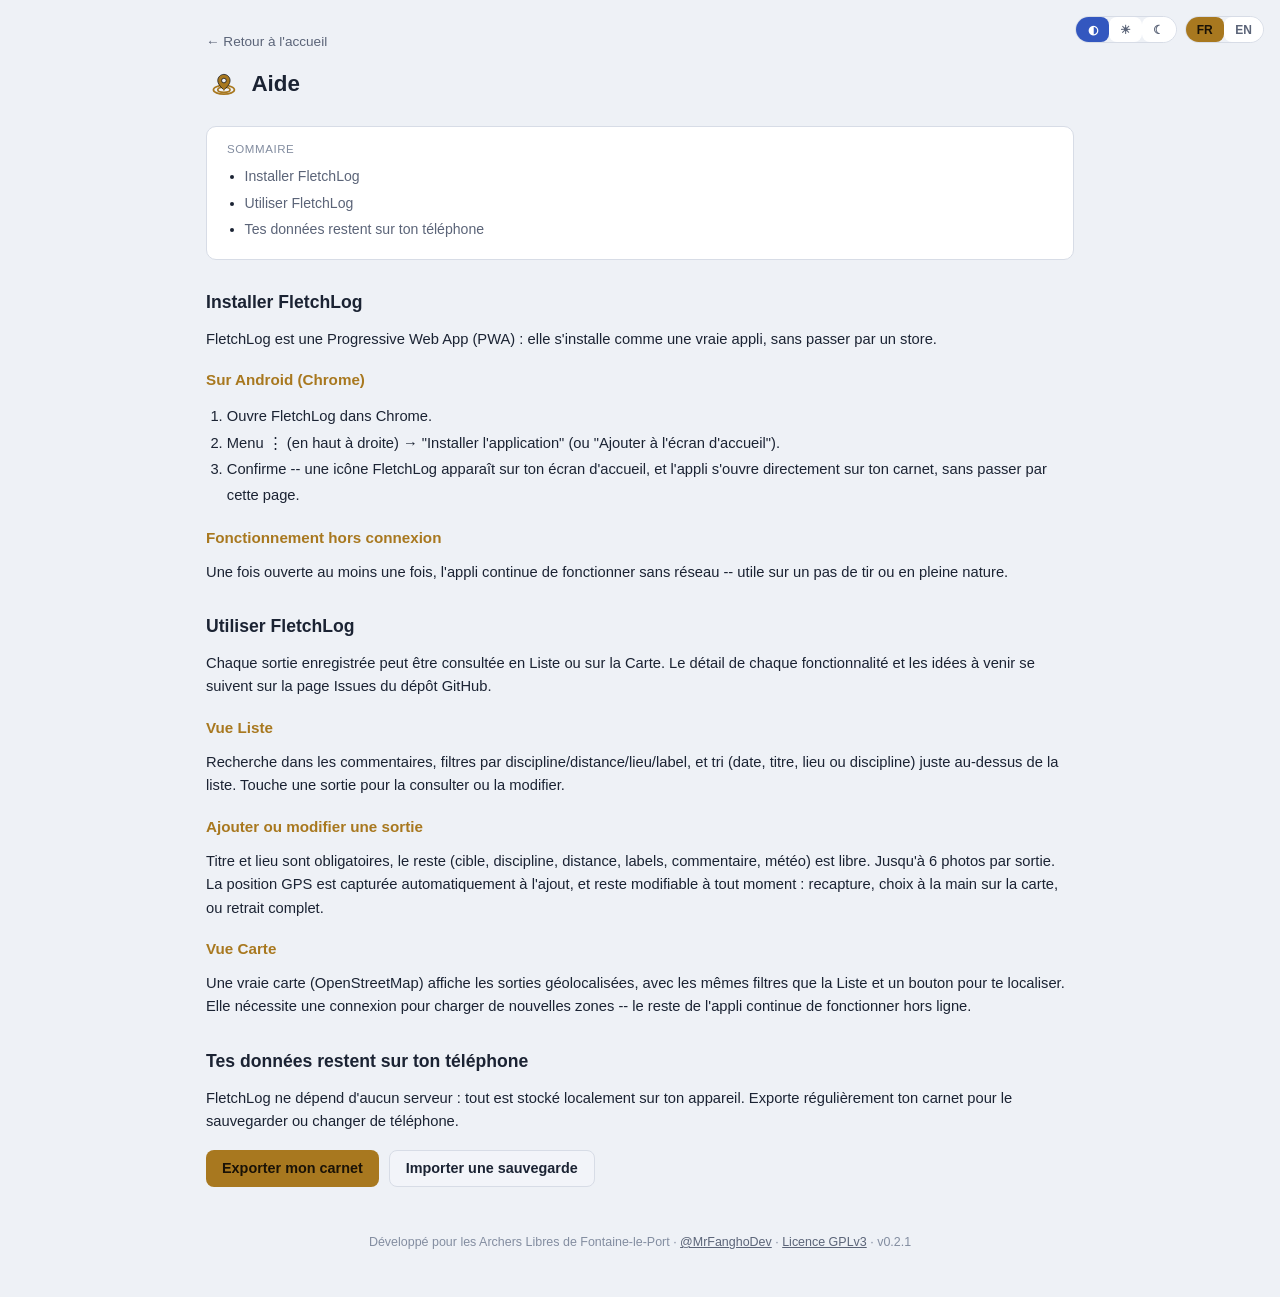
==== aide.html @ 074c5d0d "docs: page Aide -- section "Utiliser FletchLog" à jour Décrivait encore l'appli comme "en tout début" ====
<!DOCTYPE html>
<html lang="fr">
<head>
<meta charset="UTF-8">
<meta name="viewport" content="width=device-width, initial-scale=1.0">
<title>FletchLog</title>
<link rel="icon" href="icon.svg" type="image/svg+xml">
<link rel="manifest" href="manifest.json">
<meta name="theme-color" content="#0f1216">
<link rel="stylesheet" href="theme.css">
<style>
  /* Page Aide (issue #8) -- même patron que fletchtime/web/manual.html
     (sommaire, sections numérotées), construit sur theme.css. */
  .titre-lien { display: flex; align-items: center; gap: 0.6rem; text-decoration: none; color: inherit; }

  nav.toc {
    margin-top: 1.5rem; background: var(--surface); border: 1px solid var(--border);
    border-radius: 10px; padding: 1rem 1.25rem;
  }
  nav.toc div { font-size: 0.72rem; text-transform: uppercase; letter-spacing: 0.05em; color: var(--text-faint); margin-bottom: 0.5rem; }
  nav.toc ul { margin: 0; padding-left: 1.1rem; font-size: 0.88rem; line-height: 1.9; }
  nav.toc a { color: var(--text-muted); text-decoration: none; }
  nav.toc a:hover { color: var(--gold); }

  article.aide-section { margin-top: 2rem; }
  article.aide-section h2 { font-size: 1.1rem; margin-bottom: 0.5rem; }
  article.aide-section h3 { font-size: 0.95rem; margin: 1.25rem 0 0.4rem; color: var(--gold); }
  article.aide-section p { line-height: 1.6; font-size: 0.92rem; color: var(--text); }

  .sauvegarde-actions { display: flex; gap: 10px; flex-wrap: wrap; margin-top: 1rem; }
  .bouton-secondaire {
    font-family: var(--font-ui); font-size: 0.9rem; font-weight: 600; cursor: pointer;
    padding: 0.6rem 1rem; border-radius: 8px; background: var(--surface-2); color: var(--text);
    border: 1px solid var(--border);
  }
  .sauvegarde-statut { font-size: 0.85rem; color: var(--text-muted); margin-top: 0.6rem; }
  .sauvegarde-statut.erreur { color: var(--red); }
  article.aide-section ol { line-height: 1.8; font-size: 0.92rem; padding-left: 1.3rem; }

  footer { margin-top: 3rem; color: var(--text-faint); font-size: 0.78rem; text-align: center; }
  footer a { color: var(--text-muted); }
</style>
</head>
<body>

  <div class="top-controls">
    <div class="theme-toggle">
      <button class="theme-btn" data-theme="system" onclick="setTheme('system')" data-i18n-aria-label="themeSystemLabel" aria-label="Thème système">◐</button>
      <button class="theme-btn" data-theme="light" onclick="setTheme('light')" data-i18n-aria-label="themeLightLabel" aria-label="Thème clair">☀</button>
      <button class="theme-btn" data-theme="dark" onclick="setTheme('dark')" data-i18n-aria-label="themeDarkLabel" aria-label="Thème sombre">☾</button>
    </div>
    <div class="lang-toggle">
      <button class="lang-btn" id="lang-fr-btn" onclick="setLanguage('fr')">FR</button>
      <button class="lang-btn" id="lang-en-btn" onclick="setLanguage('en')">EN</button>
    </div>
  </div>

  <div class="page">
    <a class="back" href="index.html" data-i18n="aideBack">← Retour à l'accueil</a>
    <h1>
      <a class="titre-lien" href="index.html">
        <svg width="1.6em" height="1.6em" viewBox="0 0 24 24"><ellipse cx="12" cy="15.94" rx="7.03" ry="2.91" fill="none" stroke="var(--gold)" stroke-width="1.125"/><ellipse cx="12" cy="15.94" rx="4.125" ry="1.6875" fill="none" stroke="var(--gold)" stroke-width="1.125"/><g transform="translate(5.8125,4.59375) scale(0.515625)"><path d="M12 2C7.6 2 4 5.6 4 10c0 6 8 12 8 12s8-6 8-12c0-4.4-3.6-8-8-8Zm0 11a3 3 0 1 1 0-6 3 3 0 0 1 0 6Z" fill="var(--gold)" stroke="#0f1216" stroke-width="1"/></g><circle cx="12" cy="15.94" r="0.5625" fill="var(--gold)"/></svg>
        <span data-i18n="aideTitle">Aide</span>
      </a>
    </h1>

    <nav class="toc">
      <div data-i18n="aideTocLabel">Sommaire</div>
      <ul>
        <li><a href="#s1" data-i18n="aideS1Title">Installer FletchLog</a></li>
        <li><a href="#s2" data-i18n="aideS2Title">Utiliser FletchLog</a></li>
        <li><a href="#s3" data-i18n="aideS3Title">Tes données restent sur ton téléphone</a></li>
      </ul>
    </nav>

    <article class="aide-section" id="s1">
      <h2 data-i18n="aideS1Title">Installer FletchLog</h2>
      <p data-i18n="aideS1Text">FletchLog est une Progressive Web App (PWA) : elle s'installe comme une vraie appli, sans passer par un store.</p>

      <h3 data-i18n="aideS1AndroidTitle">Sur Android (Chrome)</h3>
      <ol>
        <li data-i18n="aideS1AndroidLi1">Ouvre FletchLog dans Chrome.</li>
        <li data-i18n="aideS1AndroidLi2">Menu ⋮ (en haut à droite) → "Installer l'application" (ou "Ajouter à l'écran d'accueil").</li>
        <li data-i18n="aideS1AndroidLi3">Confirme -- une icône FletchLog apparaît sur ton écran d'accueil, et l'appli s'ouvre directement sur ton carnet, sans passer par cette page.</li>
      </ol>

      <h3 data-i18n="aideS1OfflineTitle">Fonctionnement hors connexion</h3>
      <p data-i18n="aideS1OfflineText">Une fois ouverte au moins une fois, l'appli continue de fonctionner sans réseau -- utile sur un pas de tir ou en pleine nature.</p>
    </article>

    <article class="aide-section" id="s2">
      <h2 data-i18n="aideS2Title">Utiliser FletchLog</h2>
      <p data-i18n="aideS2Text">Chaque sortie enregistrée peut être consultée en Liste ou sur la Carte. Le détail de chaque fonctionnalité et les idées à venir se suivent sur la page Issues du dépôt GitHub.</p>

      <h3 data-i18n="aideS2ListeTitle">Vue Liste</h3>
      <p data-i18n="aideS2ListeText">Recherche dans les commentaires, filtres par discipline/distance/lieu/label, et tri (date, titre, lieu ou discipline) juste au-dessus de la liste. Touche une sortie pour la consulter ou la modifier.</p>

      <h3 data-i18n="aideS2AjoutTitle">Ajouter ou modifier une sortie</h3>
      <p data-i18n="aideS2AjoutText">Titre et lieu sont obligatoires, le reste (cible, discipline, distance, labels, commentaire, météo) est libre. Jusqu'à 6 photos par sortie. La position GPS est capturée automatiquement à l'ajout, et reste modifiable à tout moment : recapture, choix à la main sur la carte, ou retrait complet.</p>

      <h3 data-i18n="aideS2CarteTitle">Vue Carte</h3>
      <p data-i18n="aideS2CarteText">Une vraie carte (OpenStreetMap) affiche les sorties géolocalisées, avec les mêmes filtres que la Liste et un bouton pour te localiser. Elle nécessite une connexion pour charger de nouvelles zones -- le reste de l'appli continue de fonctionner hors ligne.</p>
    </article>

    <article class="aide-section" id="s3">
      <h2 data-i18n="aideS3Title">Tes données restent sur ton téléphone</h2>
      <p data-i18n="aideS3Text">FletchLog ne dépend d'aucun serveur : tout est stocké localement sur ton appareil. Exporte régulièrement ton carnet pour le sauvegarder ou changer de téléphone.</p>
      <div class="sauvegarde-actions">
        <button type="button" class="btn-primary" id="bouton-export" data-i18n="exportBouton">Exporter mon carnet</button>
        <label class="bouton-secondaire" for="champ-import" data-i18n="importBouton">Importer une sauvegarde</label>
        <input type="file" id="champ-import" accept=".zip,application/zip" hidden>
      </div>
      <p class="sauvegarde-statut" id="sauvegarde-statut" hidden></p>
    </article>

    <footer>
      <span data-i18n="siteFooterCredit">Développé pour les Archers Libres de Fontaine-le-Port ·</span>
      <a href="https://github.com/MrFanghoDev" target="_blank" rel="noopener">@MrFanghoDev</a>
      · <a href="https://github.com/MrFanghoDev/fletchlog/blob/master/LICENSE" data-i18n="siteFooterLicense" target="_blank" rel="noopener">Licence GPLv3</a>
      · <span id="footer-version"></span>
    </footer>
  </div>

<script src="i18n.js"></script>
<script src="theme.js"></script>
<script src="sw-register.js"></script>
<script src="version.js"></script>
<script src="jszip.min.js"></script>
<script src="storage.js"></script>
<script src="export-import.js"></script>
<script>
  let currentLanguage = localStorage.getItem("fletchlog_lang") || "fr";

  function applyTranslations() {
    document.querySelectorAll("[data-i18n]").forEach((el) => {
      el.textContent = t(currentLanguage, el.getAttribute("data-i18n"));
    });
    document.querySelectorAll("[data-i18n-aria-label]").forEach((el) => {
      el.setAttribute("aria-label", t(currentLanguage, el.getAttribute("data-i18n-aria-label")));
    });
    document.getElementById("lang-fr-btn").classList.toggle("active", currentLanguage === "fr");
    document.getElementById("lang-en-btn").classList.toggle("active", currentLanguage === "en");
    document.documentElement.lang = currentLanguage;
  }

  function setLanguage(lang) {
    currentLanguage = lang;
    localStorage.setItem("fletchlog_lang", lang);
    applyTranslations();
  }

  applyTranslations();
  document.getElementById("footer-version").textContent = FLETCHLOG_VERSION;

  function afficherStatutSauvegarde(cle, valeurs, estErreur) {
    const statut = document.getElementById("sauvegarde-statut");
    statut.textContent = valeurs ? tf(currentLanguage, cle, valeurs) : t(currentLanguage, cle);
    statut.classList.toggle("erreur", !!estErreur);
    statut.hidden = false;
  }

  document.getElementById("bouton-export").addEventListener("click", () => {
    const bouton = document.getElementById("bouton-export");
    bouton.disabled = true;
    afficherStatutSauvegarde("exportEnCours");
    exporterSauvegarde()
      .then((blob) => livrerExport(blob))
      .then(() => {
        document.getElementById("sauvegarde-statut").hidden = true;
      })
      .catch((erreur) => {
        console.warn("Échec de l'export :", erreur);
        afficherStatutSauvegarde("exportErreur", null, true);
      })
      .finally(() => {
        bouton.disabled = false;
      });
  });

  document.getElementById("champ-import").addEventListener("change", (evenement) => {
    const fichier = evenement.target.files[0];
    if (!fichier) return;
    afficherStatutSauvegarde("importEnCours");
    importerSauvegarde(fichier)
      .then(({ importees, ignorees }) => {
        afficherStatutSauvegarde("importResultat", { n: importees, m: ignorees });
      })
      .catch((erreur) => {
        console.warn("Échec de l'import :", erreur);
        afficherStatutSauvegarde("importErreur", null, true);
      })
      .finally(() => {
        evenement.target.value = "";
      });
  });
</script>
</body>
</html>
---- theme.css ----
/*
 * Système de conception partagé FletchTime / FletchScore
 * ========================================================
 *
 * Extrait des pages web de FletchTime (config.html étant la référence la
 * plus complète au moment de l'extraction) -- pensé pour être copié tel
 * quel dans un autre projet de la même famille (FletchScore) et servir de
 * base commune, sans dépendance à FletchTime lui-même.
 *
 * Usage : <link rel="stylesheet" href="theme.css"> dans le <head> de
 * chaque page, avant tout <style> propre à la page qui voudrait
 * surcharger un détail ponctuel.
 *
 * Thème clair/sombre : piloté par l'attribut data-theme sur <html> ou
 * <body> ("dark" / "light"), avec repli automatique sur la préférence
 * système (prefers-color-scheme) si l'attribut n'est pas posé -- voir
 * FletchTime, gui.py et config.html pour un exemple de bascule JS qui
 * pose cet attribut.
 *
 * Notes pour qui reprend ce fichier dans un autre projet :
 * - Les noms de classes (.btn-primary, .panel, .field...) sont génériques
 *   à dessein, pas spécifiques à FletchTime -- à réutiliser directement.
 * - Rien ici ne dépend de JS spécifique à FletchTime ; les classes
 *   d'état (.active, .visible, [open]...) sont à poser/retirer par le JS
 *   du projet qui l'utilise.
 * - Couleurs sémantiques (--red/--green pour erreur/succès) plutôt que
 *   des noms d'usage (--error/--success) : choix historique de
 *   FletchTime, à renommer si ça convient mieux à l'autre projet -- pas
 *   de logique qui en dépende directement dans ce fichier.
 */

/* ---------- Couleurs et typographie ---------- */

:root {
  --bg: #0f1216; --surface: #171b22; --surface-2: #1d232c; --border: #2a3140;
  --text: #e8ebf1; --text-muted: #8a93a6; --text-faint: #5c6579;
  --gold: #d1a13d; --gold-dim: #4a3d21; --blue: #4c7bdb; --red: #d6534a; --green: #3f9868;
  --font-ui: -apple-system, BlinkMacSystemFont, "Segoe UI", Roboto, Helvetica, Arial, sans-serif;
  --font-mono: ui-monospace, "SF Mono", "Cascadia Code", Consolas, monospace;
  --radius: 10px;
}

@media (prefers-color-scheme: light) {
  :root:not([data-theme="dark"]) {
    --bg: #eef1f6; --surface: #ffffff; --surface-2: #f2f4f9; --border: #d7dce6;
    --text: #1b2333; --text-muted: #5b6478; --text-faint: #838da0;
    --gold: #a8781f; --gold-dim: #e8dcc0; --blue: #3357bf; --red: #b8392f; --green: #227a52;
  }
}
:root[data-theme="light"] {
  --bg: #eef1f6; --surface: #ffffff; --surface-2: #f2f4f9; --border: #d7dce6;
  --text: #1b2333; --text-muted: #5b6478; --text-faint: #838da0;
  --gold: #a8781f; --gold-dim: #e8dcc0; --blue: #3357bf; --red: #b8392f; --green: #227a52;
}
:root[data-theme="dark"] {
  --bg: #0f1216; --surface: #171b22; --surface-2: #1d232c; --border: #2a3140;
  --text: #e8ebf1; --text-muted: #8a93a6; --text-faint: #5c6579;
  --gold: #d1a13d; --gold-dim: #4a3d21; --blue: #4c7bdb; --red: #d6534a; --green: #3f9868;
}

* { box-sizing: border-box; }
html, body { margin: 0; background: var(--bg); color: var(--text); font-family: var(--font-ui); }
body { padding: 0 0 3rem; }

/* ---------- Mise en page générale ---------- */

.page { max-width: 900px; margin: 0 auto; padding: 2rem 1rem 0; }
a.back { color: var(--text-muted); font-size: 0.85rem; text-decoration: none; }
a.back:hover { color: var(--text); }
h1 { display: flex; align-items: center; gap: 0.6rem; font-size: 1.4rem; margin: 1rem 0 0.25rem; }
h1 img { height: 1.6em; width: auto; }
p.intro { color: var(--text-muted); font-size: 0.88rem; line-height: 1.5; max-width: 640px; }

/* ---------- Bascule langue/thème (coin haut droit) ---------- */

.top-controls {
  position: fixed; top: 1rem; right: 1rem; display: flex; gap: 0.5rem; z-index: 10;
}
.lang-toggle, .theme-toggle {
  display: flex; border: 1px solid var(--border); border-radius: 999px; overflow: hidden;
}
.lang-btn, .theme-btn {
  font-family: var(--font-ui); font-size: 0.75rem; padding: 0.35rem 0.7rem; margin: 0;
  border: none; background: var(--surface); color: var(--text-muted); cursor: pointer;
}
.lang-btn.active { background: var(--gold); color: #1a1206; font-weight: 600; }
.theme-btn.active { background: var(--blue); color: #fff; }

/* ---------- Panneaux repliables (<details>) ---------- */

details.panel {
  background: var(--surface); border: 1px solid var(--border); border-radius: var(--radius);
  margin-top: 1rem; overflow: hidden;
}
details.panel summary {
  list-style: none; cursor: pointer; padding: 0.9rem 1rem;
  display: flex; align-items: center; gap: 0.6rem; font-size: 1rem; font-weight: 600;
}
details.panel summary::-webkit-details-marker { display: none; }
details.panel summary .chevron { margin-left: auto; color: var(--text-faint); transition: transform 0.15s ease; }
details.panel[open] summary .chevron { transform: rotate(90deg); }
details.panel .panel-body { padding: 0 1rem 1.2rem; border-top: 1px solid var(--border); padding-top: 1rem; }
.panel-footer { display: flex; align-items: center; gap: 0.75rem; margin-top: 1.2rem; flex-wrap: wrap; }

/* ---------- Champs de formulaire ---------- */

.field-grid { display: grid; grid-template-columns: 1fr; gap: 0.9rem; }
@media (min-width: 640px) { .field-grid { grid-template-columns: 1fr 1fr; } }

.field { display: flex; flex-direction: column; gap: 0.3rem; }
.field label { font-size: 0.78rem; color: var(--text-muted); }
.field .hint { font-size: 0.72rem; color: var(--text-faint); }
input[type=text], input[type=number], input[type=color], select {
  font-family: var(--font-ui); font-size: 0.9rem; color: var(--text);
  background: var(--bg); border: 1px solid var(--border); border-radius: 6px;
  padding: 0.5rem 0.6rem;
}
input[type=number] { font-family: var(--font-mono); }
input:focus, select:focus { outline: 2px solid var(--gold); outline-offset: 1px; }

label.checkbox { display: flex; align-items: center; gap: 0.4rem; font-size: 0.88rem; color: var(--text); }

/* ---------- Boutons ---------- */

button {
  font-family: var(--font-ui); font-size: 0.9rem; font-weight: 600;
  padding: 0.6rem 1rem; border-radius: 8px; border: none; cursor: pointer; color: #fff;
}
.btn-primary { background: var(--gold); color: #1a1206; }
button:disabled { opacity: 0.4; cursor: not-allowed; filter: none; }

/* ---------- Retour de sauvegarde (succès/erreur) ---------- */

.save-status { font-size: 0.85rem; }
.save-status.ok { color: var(--green); }
.save-status.error { color: var(--red); }

/* ---------- Superposition d'authentification par mot de passe ---------- */

.auth-overlay {
  position: fixed; inset: 0; background: rgba(0,0,0,0.75); z-index: 1000;
  display: none; align-items: center; justify-content: center;
}
.auth-overlay.visible { display: flex; }
.auth-box {
  background: var(--surface); border: 1px solid var(--border); border-radius: var(--radius);
  padding: 2rem; max-width: 320px; width: 90%; text-align: center;
}
.auth-box h2 { margin: 0 0 0.5rem; font-size: 1.1rem; }
.auth-box p { color: var(--text-muted); font-size: 0.85rem; margin: 0 0 1.2rem; }
.auth-box input {
  width: 100%; padding: 0.6rem 0.8rem; margin-bottom: 0.8rem; font-size: 1rem;
  background: var(--surface-2); border: 1px solid var(--border); border-radius: 8px;
  color: var(--text); box-sizing: border-box;
}
.auth-box button {
  width: 100%; padding: 0.6rem; font-size: 0.95rem; font-weight: 600;
  background: var(--gold); color: #1a1206; border: none; border-radius: 8px; cursor: pointer;
}
.auth-error { color: var(--red); font-size: 0.85rem; margin-top: 0.6rem; min-height: 1.2em; }
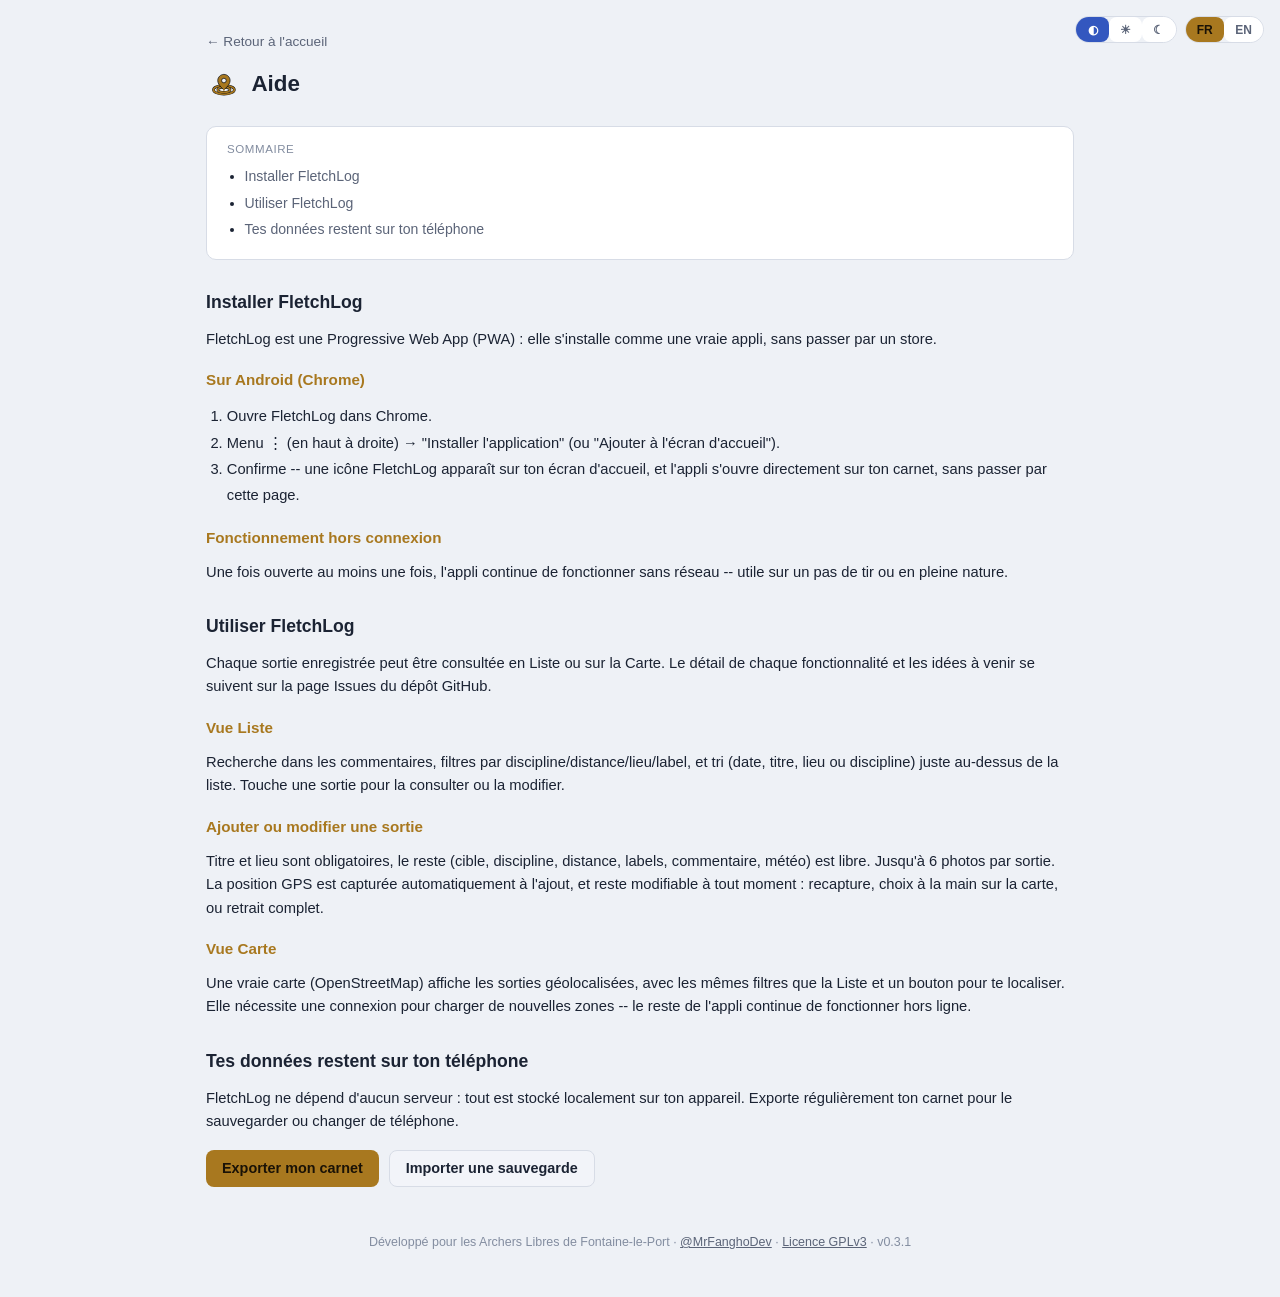
==== commit 38296c71: "style(logo): ajoute un liseré sombre sur les anneaux (cohérence avec le pin) Les cercles aplatis n'a" ====
--- a/aide.html
+++ b/aide.html
@@ -59,7 +59,7 @@
     <a class="back" href="index.html" data-i18n="aideBack">← Retour à l'accueil</a>
     <h1>
       <a class="titre-lien" href="index.html">
-        <svg width="1.6em" height="1.6em" viewBox="0 0 24 24"><ellipse cx="12" cy="15.94" rx="7.03" ry="2.91" fill="none" stroke="var(--gold)" stroke-width="1.125"/><ellipse cx="12" cy="15.94" rx="4.125" ry="1.6875" fill="none" stroke="var(--gold)" stroke-width="1.125"/><g transform="translate(5.8125,4.59375) scale(0.515625)"><path d="M12 2C7.6 2 4 5.6 4 10c0 6 8 12 8 12s8-6 8-12c0-4.4-3.6-8-8-8Zm0 11a3 3 0 1 1 0-6 3 3 0 0 1 0 6Z" fill="var(--gold)" stroke="#0f1216" stroke-width="1"/></g><circle cx="12" cy="15.94" r="0.5625" fill="var(--gold)"/></svg>
+        <svg width="1.6em" height="1.6em" viewBox="0 0 24 24"><ellipse cx="12" cy="15.94" rx="7.03" ry="2.91" fill="none" stroke="#0f1216" stroke-width="1.7"/><ellipse cx="12" cy="15.94" rx="7.03" ry="2.91" fill="none" stroke="var(--gold)" stroke-width="1.125"/><ellipse cx="12" cy="15.94" rx="4.125" ry="1.6875" fill="none" stroke="#0f1216" stroke-width="1.7"/><ellipse cx="12" cy="15.94" rx="4.125" ry="1.6875" fill="none" stroke="var(--gold)" stroke-width="1.125"/><g transform="translate(5.8125,4.59375) scale(0.515625)"><path d="M12 2C7.6 2 4 5.6 4 10c0 6 8 12 8 12s8-6 8-12c0-4.4-3.6-8-8-8Zm0 11a3 3 0 1 1 0-6 3 3 0 0 1 0 6Z" fill="var(--gold)" stroke="#0f1216" stroke-width="1"/></g><circle cx="12" cy="15.94" r="0.5625" fill="var(--gold)"/></svg>
         <span data-i18n="aideTitle">Aide</span>
       </a>
     </h1>
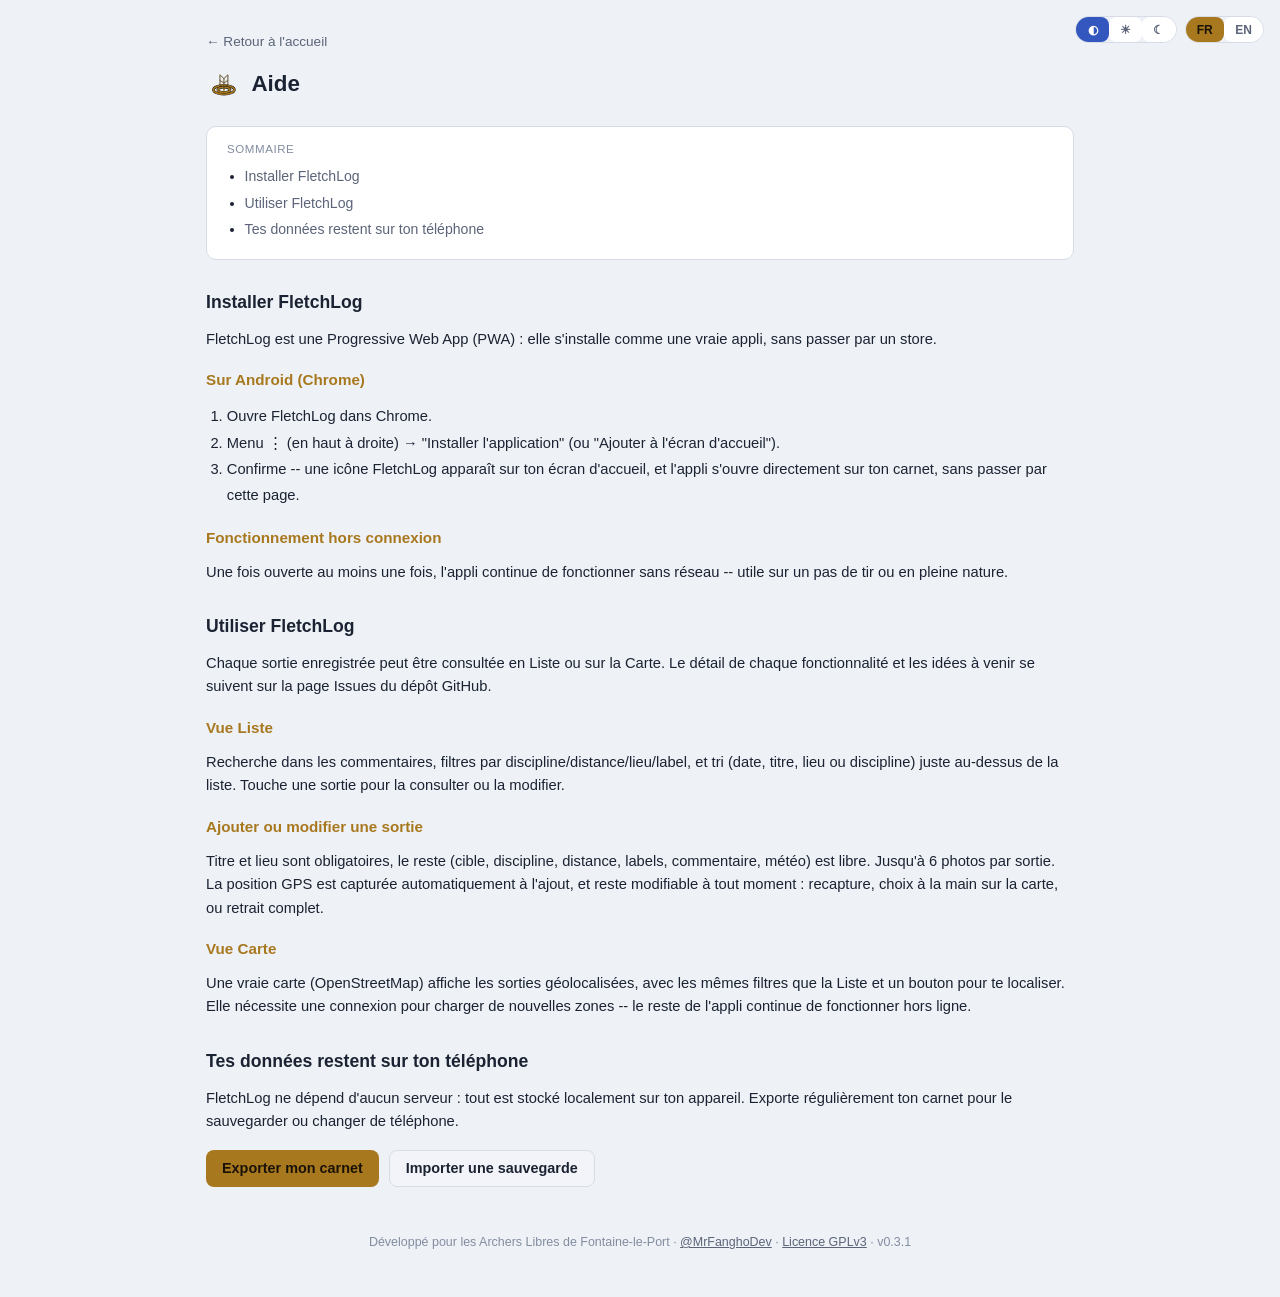
==== commit 44ef1b6c: "feat(logo): remplace le pin par la plume FletchApps Même tracé de plume (double liseré noir/or) que " ====
--- a/aide.html
+++ b/aide.html
@@ -59,7 +59,7 @@
     <a class="back" href="index.html" data-i18n="aideBack">← Retour à l'accueil</a>
     <h1>
       <a class="titre-lien" href="index.html">
-        <svg width="1.6em" height="1.6em" viewBox="0 0 24 24"><ellipse cx="12" cy="15.94" rx="7.03" ry="2.91" fill="none" stroke="#0f1216" stroke-width="1.7"/><ellipse cx="12" cy="15.94" rx="7.03" ry="2.91" fill="none" stroke="var(--gold)" stroke-width="1.125"/><ellipse cx="12" cy="15.94" rx="4.125" ry="1.6875" fill="none" stroke="#0f1216" stroke-width="1.7"/><ellipse cx="12" cy="15.94" rx="4.125" ry="1.6875" fill="none" stroke="var(--gold)" stroke-width="1.125"/><g transform="translate(5.8125,4.59375) scale(0.515625)"><path d="M12 2C7.6 2 4 5.6 4 10c0 6 8 12 8 12s8-6 8-12c0-4.4-3.6-8-8-8Zm0 11a3 3 0 1 1 0-6 3 3 0 0 1 0 6Z" fill="var(--gold)" stroke="#0f1216" stroke-width="1"/></g><circle cx="12" cy="15.94" r="0.5625" fill="var(--gold)"/></svg>
+        <svg width="1.6em" height="1.6em" viewBox="0 0 24 24"><ellipse cx="12" cy="15.94" rx="7.03" ry="2.91" fill="none" stroke="#0f1216" stroke-width="1.7"/><ellipse cx="12" cy="15.94" rx="7.03" ry="2.91" fill="none" stroke="var(--gold)" stroke-width="1.125"/><ellipse cx="12" cy="15.94" rx="4.125" ry="1.6875" fill="none" stroke="#0f1216" stroke-width="1.7"/><ellipse cx="12" cy="15.94" rx="4.125" ry="1.6875" fill="none" stroke="var(--gold)" stroke-width="1.125"/><g transform="translate(12,10.94) scale(0.268) translate(-44.843,-39.079)"><path stroke-width="1.6" stroke-linecap="round" stroke-linejoin="round" fill="none" stroke="#0f1216" d="M 62.853 39.187 L 34.723 39.187 L 25.508 29.226 L 51.190 29.365 L 56.032 39.187 L 51.190 49.009 L 25.508 49.148 L 34.723 39.187 M 39.680 29.831 L 46.066 39.187 L 39.680 48.543" style="transform-box: fill-box; transform-origin: 50% 50%;" transform="matrix(0, 1, -1, 0, 0.662491, -0.108498)"/><path stroke-width="1.05" stroke-linecap="round" stroke-linejoin="round" fill="none" stroke="var(--gold)" d="M 62.853 39.187 L 34.723 39.187 L 25.508 29.226 L 51.190 29.365 L 56.032 39.187 L 51.190 49.009 L 25.508 49.148 L 34.723 39.187 M 39.680 29.831 L 46.066 39.187 L 39.680 48.543" style="transform-box: fill-box; transform-origin: 50% 50%;" transform="matrix(0, 1, -1, 0, 0.662491, -0.108498)"/></g><circle cx="12" cy="15.94" r="0.5625" fill="var(--gold)"/></svg>
         <span data-i18n="aideTitle">Aide</span>
       </a>
     </h1>
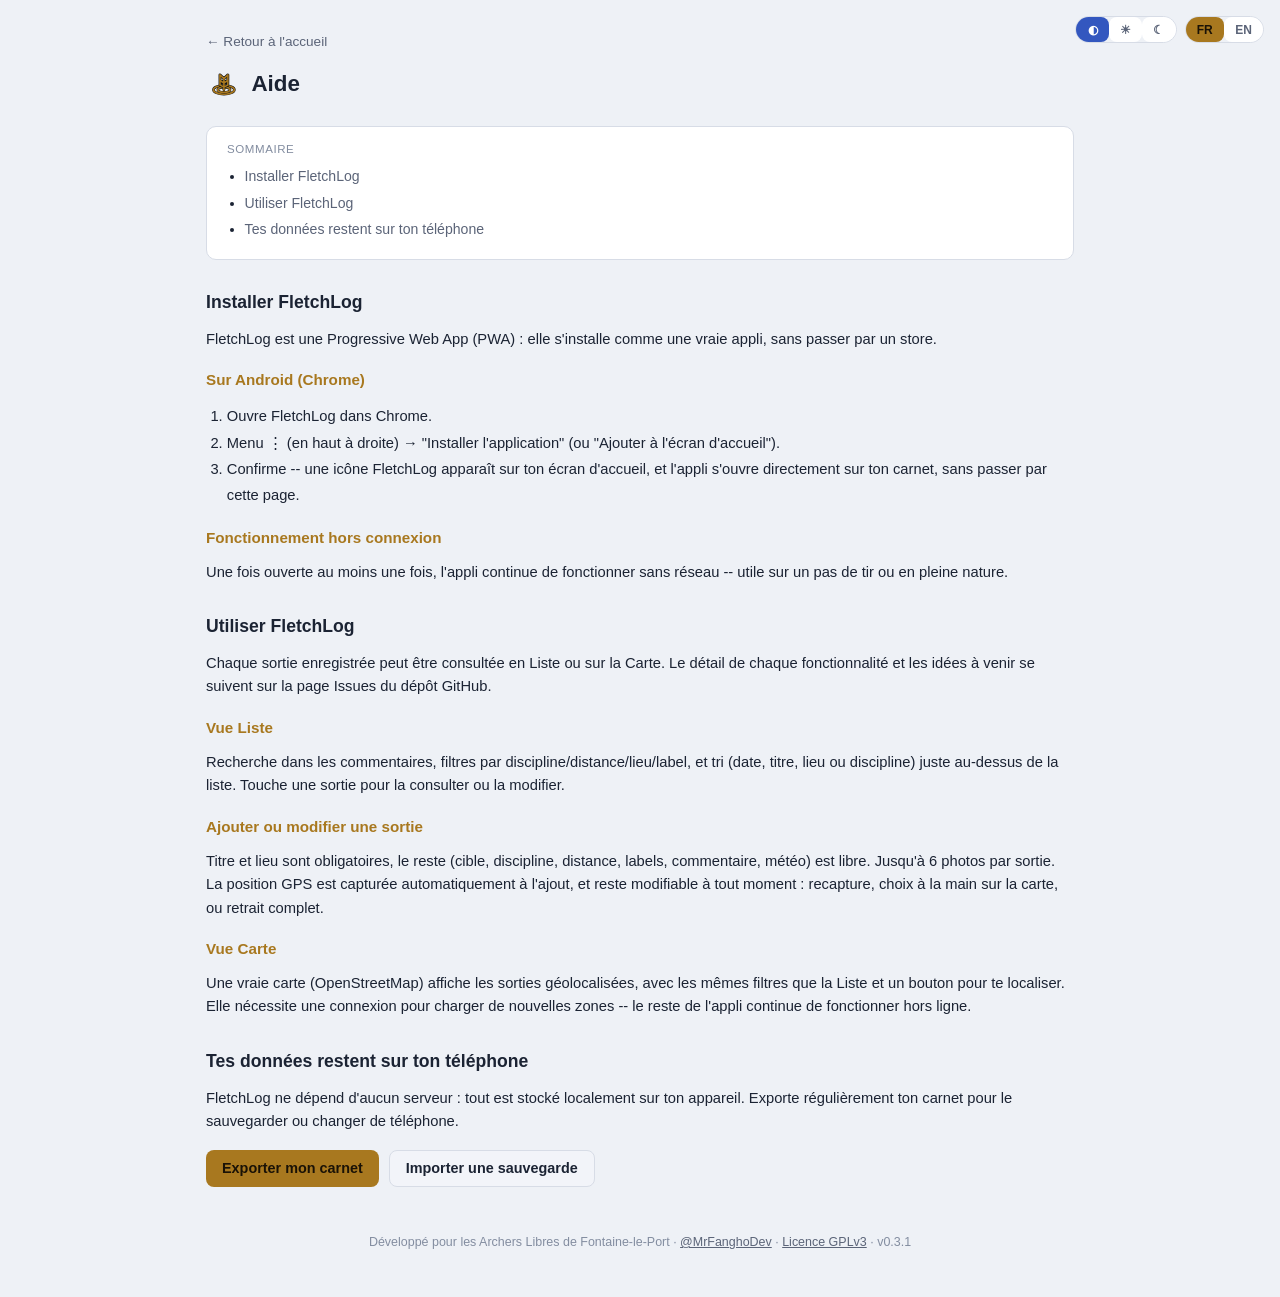
==== commit 49e21918: "fix(logo): corrige les PNG écrasés et le liseré trop fin des marques Deux bugs distincts repérés par" ====
--- a/aide.html
+++ b/aide.html
@@ -59,7 +59,7 @@
     <a class="back" href="index.html" data-i18n="aideBack">← Retour à l'accueil</a>
     <h1>
       <a class="titre-lien" href="index.html">
-        <svg width="1.6em" height="1.6em" viewBox="0 0 24 24"><ellipse cx="12" cy="15.94" rx="7.03" ry="2.91" fill="none" stroke="#0f1216" stroke-width="1.7"/><ellipse cx="12" cy="15.94" rx="7.03" ry="2.91" fill="none" stroke="var(--gold)" stroke-width="1.125"/><ellipse cx="12" cy="15.94" rx="4.125" ry="1.6875" fill="none" stroke="#0f1216" stroke-width="1.7"/><ellipse cx="12" cy="15.94" rx="4.125" ry="1.6875" fill="none" stroke="var(--gold)" stroke-width="1.125"/><g transform="translate(12,10.94) scale(0.268) translate(-44.843,-39.079)"><path stroke-width="1.6" stroke-linecap="round" stroke-linejoin="round" fill="none" stroke="#0f1216" d="M 62.853 39.187 L 34.723 39.187 L 25.508 29.226 L 51.190 29.365 L 56.032 39.187 L 51.190 49.009 L 25.508 49.148 L 34.723 39.187 M 39.680 29.831 L 46.066 39.187 L 39.680 48.543" style="transform-box: fill-box; transform-origin: 50% 50%;" transform="matrix(0, 1, -1, 0, 0.662491, -0.108498)"/><path stroke-width="1.05" stroke-linecap="round" stroke-linejoin="round" fill="none" stroke="var(--gold)" d="M 62.853 39.187 L 34.723 39.187 L 25.508 29.226 L 51.190 29.365 L 56.032 39.187 L 51.190 49.009 L 25.508 49.148 L 34.723 39.187 M 39.680 29.831 L 46.066 39.187 L 39.680 48.543" style="transform-box: fill-box; transform-origin: 50% 50%;" transform="matrix(0, 1, -1, 0, 0.662491, -0.108498)"/></g><circle cx="12" cy="15.94" r="0.5625" fill="var(--gold)"/></svg>
+        <svg width="1.6em" height="1.6em" viewBox="0 0 24 24"><ellipse cx="12" cy="15.94" rx="7.03" ry="2.91" fill="none" stroke="#0f1216" stroke-width="1.7"/><ellipse cx="12" cy="15.94" rx="7.03" ry="2.91" fill="none" stroke="var(--gold)" stroke-width="1.125"/><ellipse cx="12" cy="15.94" rx="4.125" ry="1.6875" fill="none" stroke="#0f1216" stroke-width="1.7"/><ellipse cx="12" cy="15.94" rx="4.125" ry="1.6875" fill="none" stroke="var(--gold)" stroke-width="1.125"/><g transform="translate(12,10.94) scale(0.268) translate(-44.843,-39.079)"><path stroke-width="7" stroke-linecap="round" stroke-linejoin="round" fill="none" stroke="#0f1216" d="M 62.853 39.187 L 34.723 39.187 L 25.508 29.226 L 51.190 29.365 L 56.032 39.187 L 51.190 49.009 L 25.508 49.148 L 34.723 39.187 M 39.680 29.831 L 46.066 39.187 L 39.680 48.543" style="transform-box: fill-box; transform-origin: 50% 50%;" transform="matrix(0, 1, -1, 0, 0.662491, -0.108498)"/><path stroke-width="4" stroke-linecap="round" stroke-linejoin="round" fill="none" stroke="var(--gold)" d="M 62.853 39.187 L 34.723 39.187 L 25.508 29.226 L 51.190 29.365 L 56.032 39.187 L 51.190 49.009 L 25.508 49.148 L 34.723 39.187 M 39.680 29.831 L 46.066 39.187 L 39.680 48.543" style="transform-box: fill-box; transform-origin: 50% 50%;" transform="matrix(0, 1, -1, 0, 0.662491, -0.108498)"/></g><circle cx="12" cy="15.94" r="0.5625" fill="var(--gold)"/></svg>
         <span data-i18n="aideTitle">Aide</span>
       </a>
     </h1>
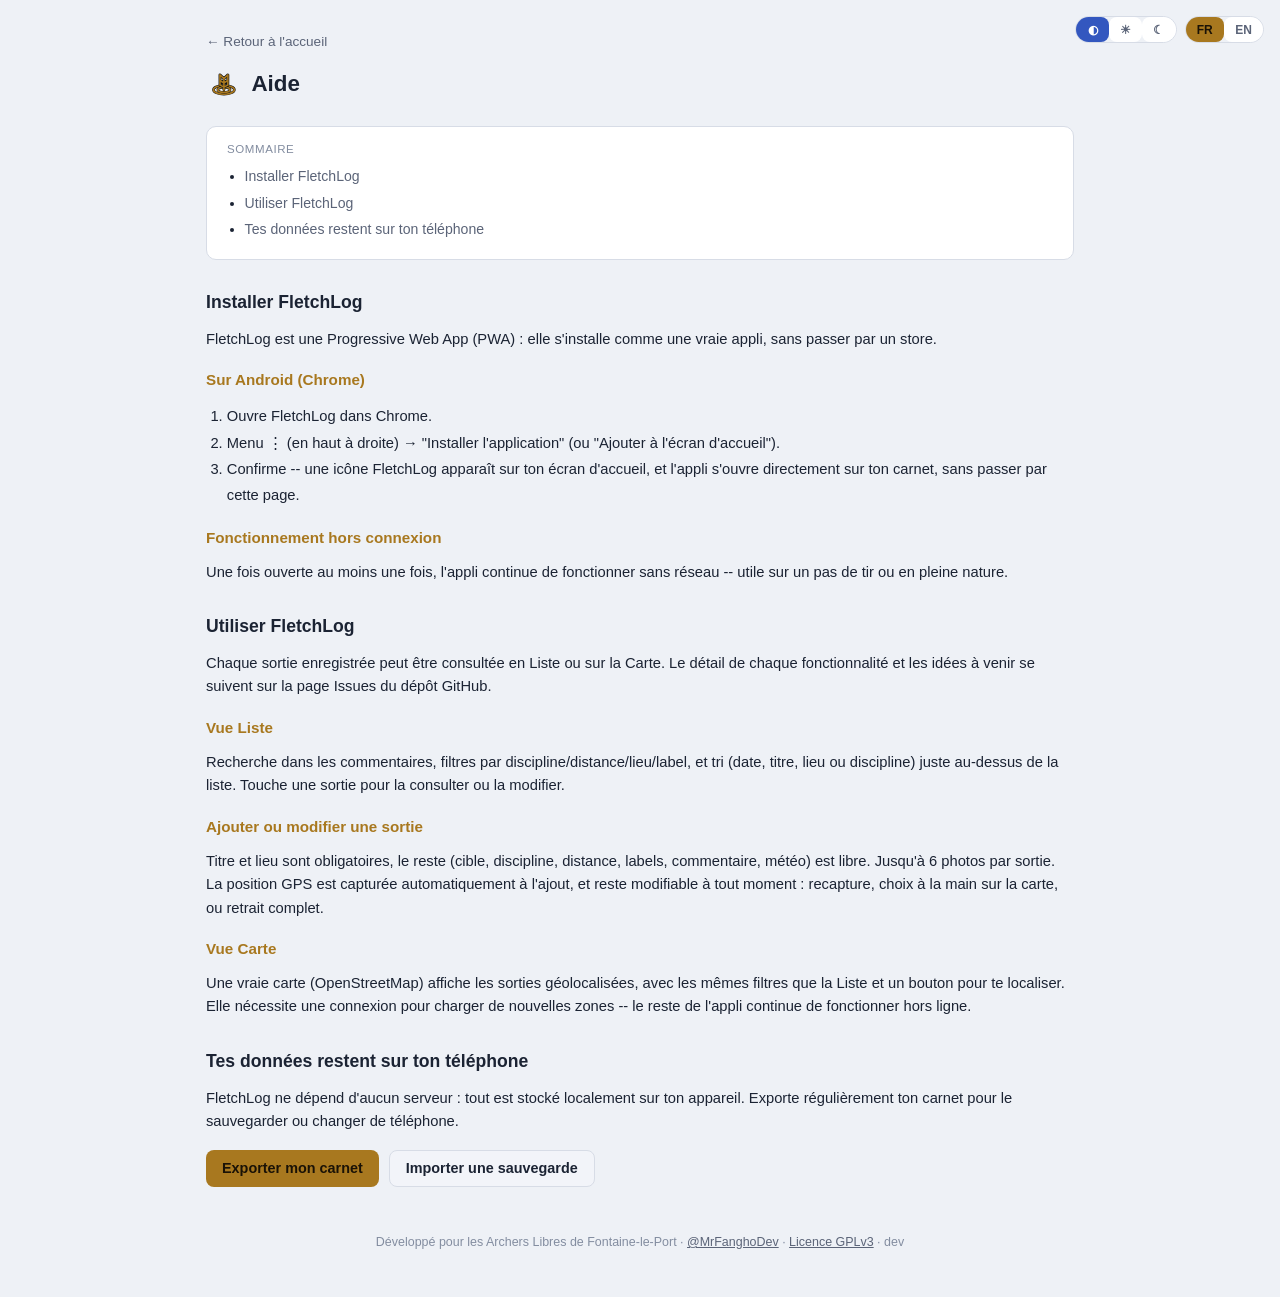
==== commit 34cf221a: "feat(ios): balises Apple pour "Ajouter à l'écran d'accueil" manifest.json n'est pas lu par Safari po" ====
--- a/aide.html
+++ b/aide.html
@@ -7,6 +7,12 @@
 <link rel="icon" href="icon.svg" type="image/svg+xml">
 <link rel="manifest" href="manifest.json">
 <meta name="theme-color" content="#0f1216">
+<!-- Safari ne lit pas manifest.json pour "Ajouter à l'écran d'accueil"
+     (issue #18) -- voir index.html pour le détail complet. -->
+<link rel="apple-touch-icon" href="icon-192.png">
+<meta name="apple-mobile-web-app-capable" content="yes">
+<meta name="apple-mobile-web-app-status-bar-style" content="black-translucent">
+<meta name="apple-mobile-web-app-title" content="FletchLog">
 <link rel="stylesheet" href="theme.css">
 <style>
   /* Page Aide (issue #8) -- même patron que fletchtime/web/manual.html
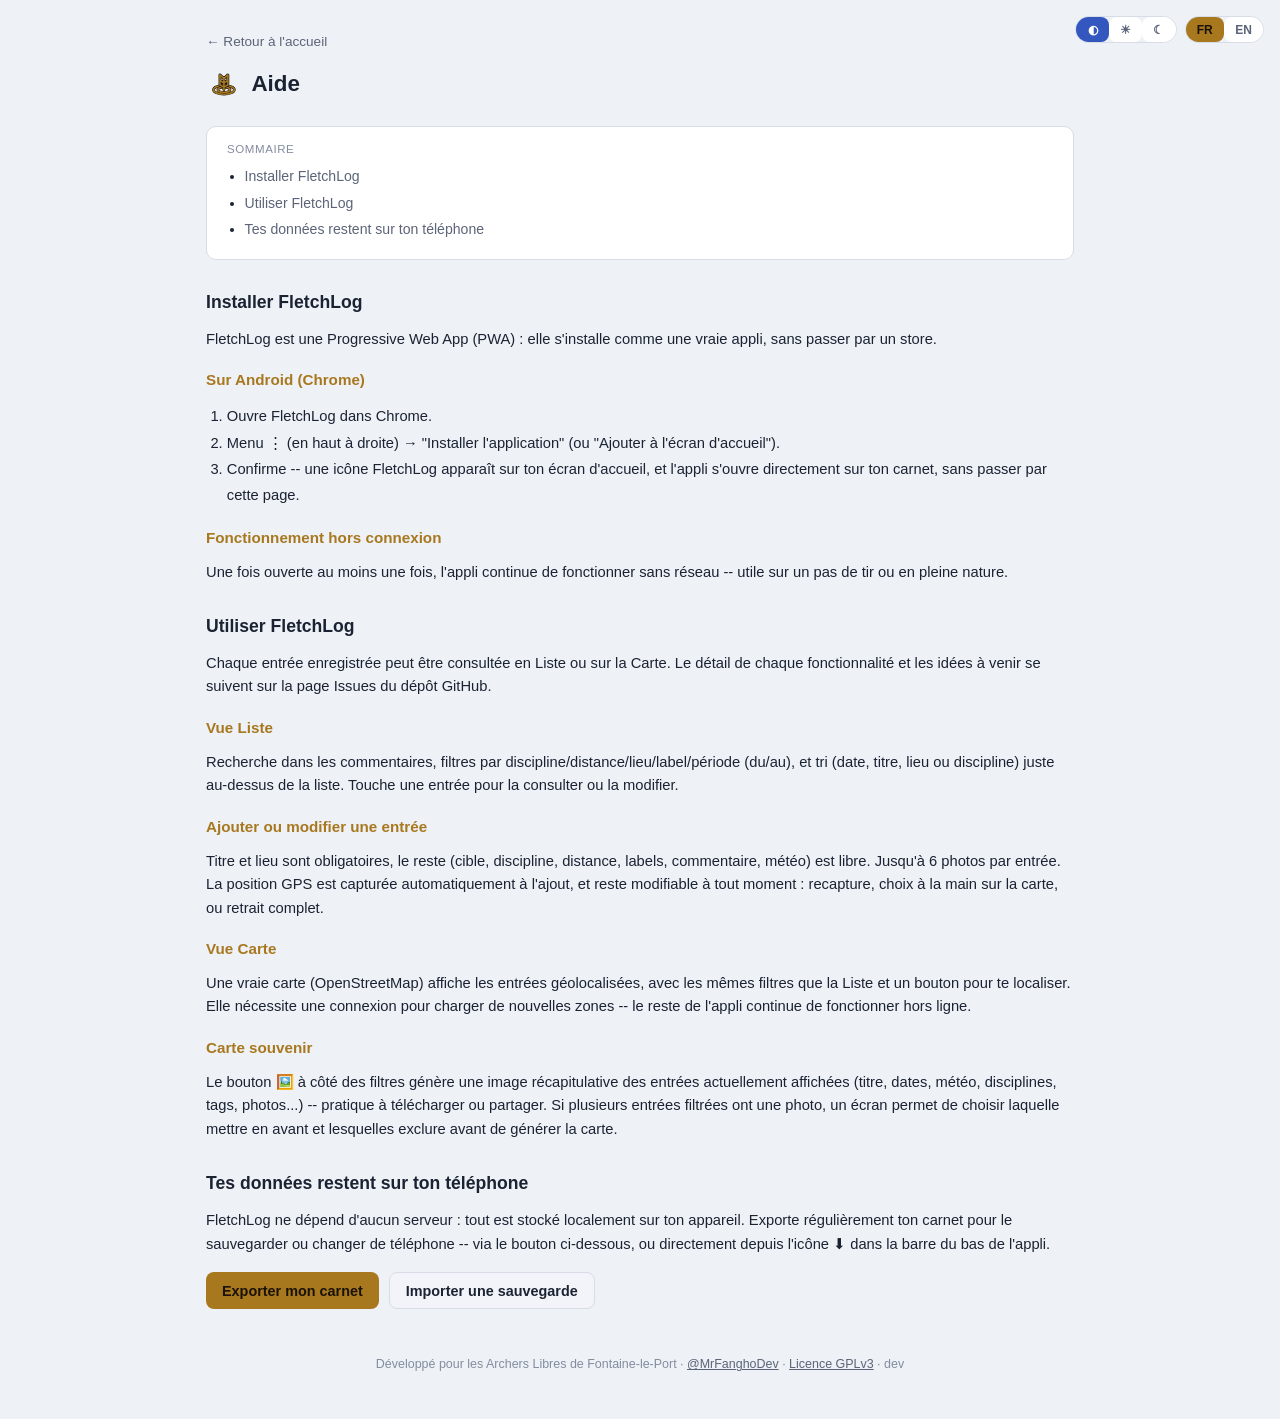
==== commit 4847507b: "feat: sélection photos souvenir, aide à jour, "entrée" remplace "sortie" Trois changements demandés " ====
--- a/aide.html
+++ b/aide.html
@@ -96,21 +96,24 @@
 
     <article class="aide-section" id="s2">
       <h2 data-i18n="aideS2Title">Utiliser FletchLog</h2>
-      <p data-i18n="aideS2Text">Chaque sortie enregistrée peut être consultée en Liste ou sur la Carte. Le détail de chaque fonctionnalité et les idées à venir se suivent sur la page Issues du dépôt GitHub.</p>
+      <p data-i18n="aideS2Text">Chaque entrée enregistrée peut être consultée en Liste ou sur la Carte. Le détail de chaque fonctionnalité et les idées à venir se suivent sur la page Issues du dépôt GitHub.</p>
 
       <h3 data-i18n="aideS2ListeTitle">Vue Liste</h3>
-      <p data-i18n="aideS2ListeText">Recherche dans les commentaires, filtres par discipline/distance/lieu/label, et tri (date, titre, lieu ou discipline) juste au-dessus de la liste. Touche une sortie pour la consulter ou la modifier.</p>
-
-      <h3 data-i18n="aideS2AjoutTitle">Ajouter ou modifier une sortie</h3>
-      <p data-i18n="aideS2AjoutText">Titre et lieu sont obligatoires, le reste (cible, discipline, distance, labels, commentaire, météo) est libre. Jusqu'à 6 photos par sortie. La position GPS est capturée automatiquement à l'ajout, et reste modifiable à tout moment : recapture, choix à la main sur la carte, ou retrait complet.</p>
+      <p data-i18n="aideS2ListeText">Recherche dans les commentaires, filtres par discipline/distance/lieu/label/période (du/au), et tri (date, titre, lieu ou discipline) juste au-dessus de la liste. Touche une entrée pour la consulter ou la modifier.</p>
+
+      <h3 data-i18n="aideS2AjoutTitle">Ajouter ou modifier une entrée</h3>
+      <p data-i18n="aideS2AjoutText">Titre et lieu sont obligatoires, le reste (cible, discipline, distance, labels, commentaire, météo) est libre. Jusqu'à 6 photos par entrée. La position GPS est capturée automatiquement à l'ajout, et reste modifiable à tout moment : recapture, choix à la main sur la carte, ou retrait complet.</p>
 
       <h3 data-i18n="aideS2CarteTitle">Vue Carte</h3>
-      <p data-i18n="aideS2CarteText">Une vraie carte (OpenStreetMap) affiche les sorties géolocalisées, avec les mêmes filtres que la Liste et un bouton pour te localiser. Elle nécessite une connexion pour charger de nouvelles zones -- le reste de l'appli continue de fonctionner hors ligne.</p>
+      <p data-i18n="aideS2CarteText">Une vraie carte (OpenStreetMap) affiche les entrées géolocalisées, avec les mêmes filtres que la Liste et un bouton pour te localiser. Elle nécessite une connexion pour charger de nouvelles zones -- le reste de l'appli continue de fonctionner hors ligne.</p>
+
+      <h3 data-i18n="aideS2SouvenirTitle">Carte souvenir</h3>
+      <p data-i18n="aideS2SouvenirText">Le bouton 🖼️ à côté des filtres génère une image récapitulative des entrées actuellement affichées (titre, dates, météo, disciplines, tags, photos...) -- pratique à télécharger ou partager. Si plusieurs entrées filtrées ont une photo, un écran permet de choisir laquelle mettre en avant et lesquelles exclure avant de générer la carte.</p>
     </article>
 
     <article class="aide-section" id="s3">
       <h2 data-i18n="aideS3Title">Tes données restent sur ton téléphone</h2>
-      <p data-i18n="aideS3Text">FletchLog ne dépend d'aucun serveur : tout est stocké localement sur ton appareil. Exporte régulièrement ton carnet pour le sauvegarder ou changer de téléphone.</p>
+      <p data-i18n="aideS3Text">FletchLog ne dépend d'aucun serveur : tout est stocké localement sur ton appareil. Exporte régulièrement ton carnet pour le sauvegarder ou changer de téléphone -- via le bouton ci-dessous, ou directement depuis l'icône ⬇ dans la barre du bas de l'appli.</p>
       <div class="sauvegarde-actions">
         <button type="button" class="btn-primary" id="bouton-export" data-i18n="exportBouton">Exporter mon carnet</button>
         <label class="bouton-secondaire" for="champ-import" data-i18n="importBouton">Importer une sauvegarde</label>
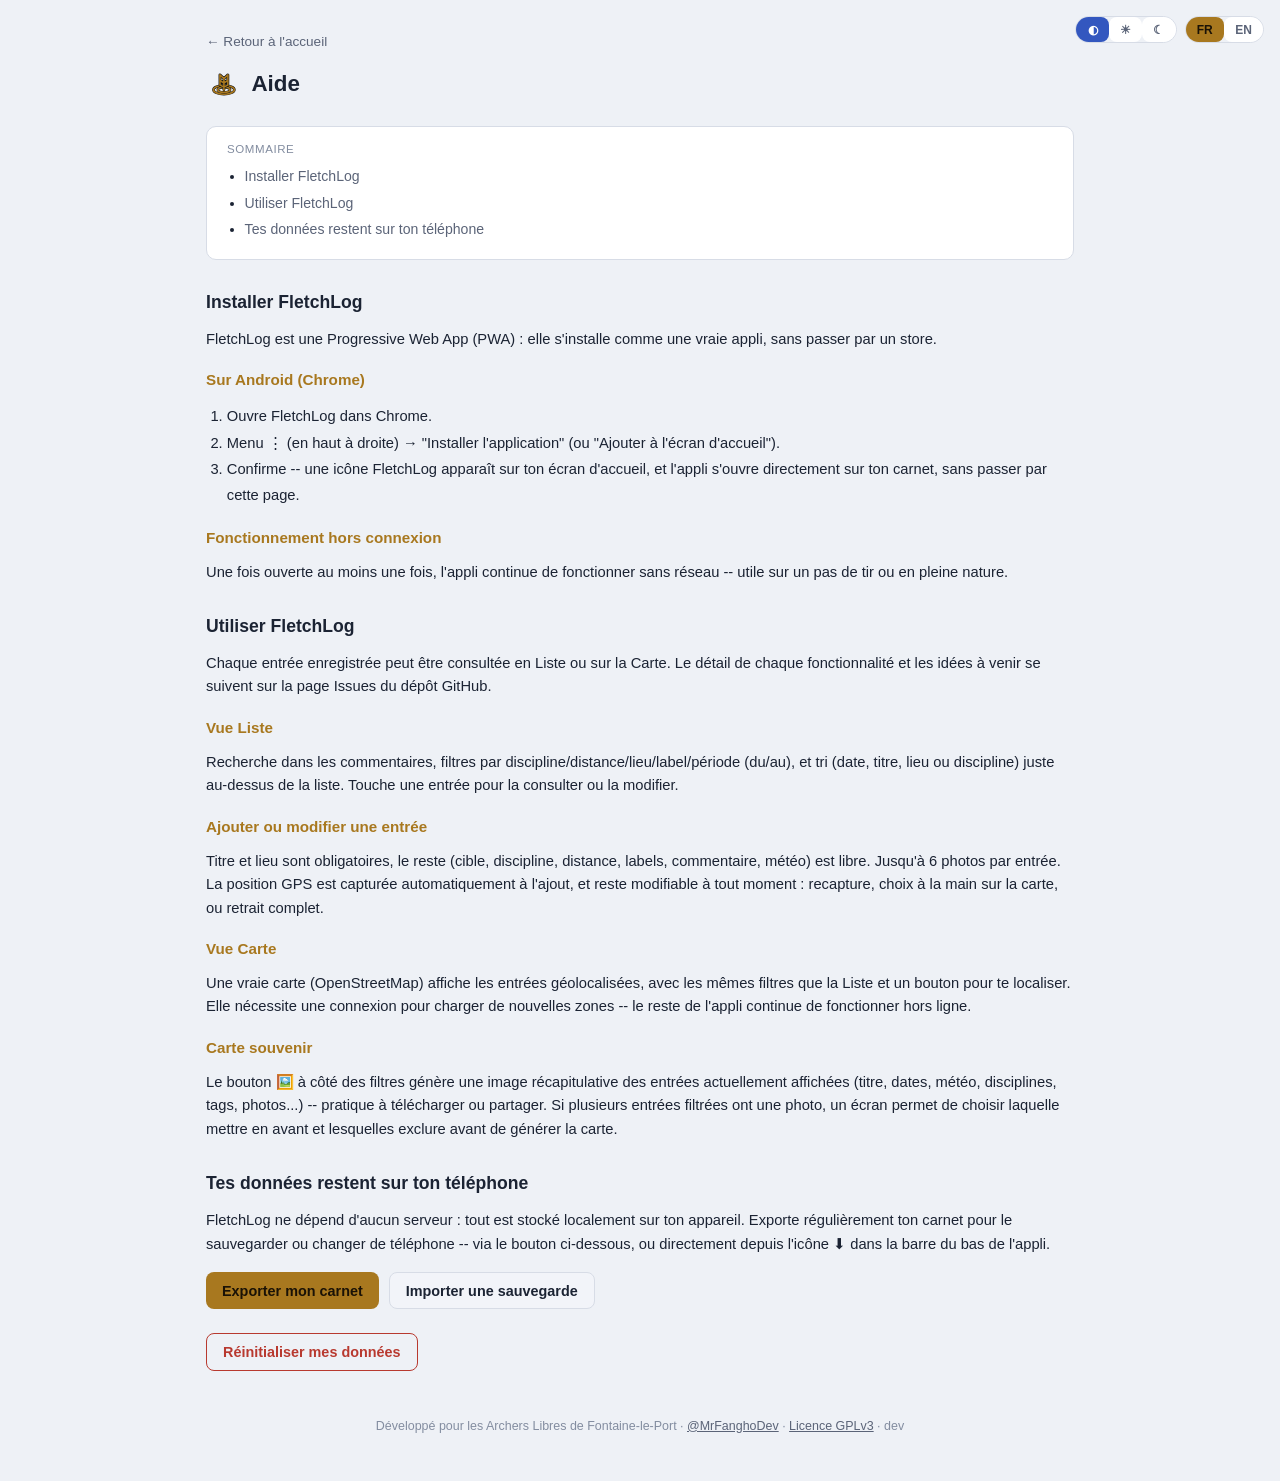
==== commit 296a1281: "feat: icône appareil photo + réinitialisation des données Retour utilisateur, deux demandes :  - Le " ====
--- a/aide.html
+++ b/aide.html
@@ -43,6 +43,27 @@
   .sauvegarde-statut.erreur { color: var(--red); }
   article.aide-section ol { line-height: 1.8; font-size: 0.92rem; padding-left: 1.3rem; }
 
+  /* Réinitialisation des données (retour utilisateur, 2026-08-26 --
+     même fonctionnalité que FletchGames). Séparée visuellement des
+     actions d'export/import (marge au-dessus) -- action destructrice,
+     ne doit pas se fondre avec les actions de routine juste au-dessus. */
+  .bouton-danger {
+    font-family: var(--font-ui); font-size: 0.9rem; font-weight: 600; cursor: pointer;
+    padding: 0.6rem 1rem; border-radius: 8px; background: transparent; color: var(--red);
+    border: 1px solid var(--red);
+  }
+  .reinitialiser-actions { margin-top: 1.5rem; }
+
+  /* Confirmation maison (pas window.confirm() -- son titre affiche
+     l'origine brute plutôt que "FletchLog", même principe déjà retenu
+     côté FletchGames). */
+  .confirm-overlay { position: fixed; inset: 0; background: rgba(0, 0, 0, 0.5); z-index: 30; display: flex; align-items: center; justify-content: center; padding: 20px; }
+  .confirm-overlay[hidden] { display: none; }
+  .confirm-box { background: var(--surface); border: 1px solid var(--border); border-radius: 14px; padding: 20px; max-width: 340px; width: 100%; display: flex; flex-direction: column; gap: 16px; }
+  .confirm-box p { margin: 0; font-size: 14px; color: var(--text); line-height: 1.5; }
+  .confirm-actions { display: flex; gap: 10px; }
+  .confirm-actions button { flex: 1; }
+
   footer { margin-top: 3rem; color: var(--text-faint); font-size: 0.78rem; text-align: center; }
   footer a { color: var(--text-muted); }
 </style>
@@ -120,6 +141,9 @@
         <input type="file" id="champ-import" accept=".zip,application/zip" hidden>
       </div>
       <p class="sauvegarde-statut" id="sauvegarde-statut" hidden></p>
+      <div class="reinitialiser-actions">
+        <button type="button" class="bouton-danger" id="bouton-reinitialiser" data-i18n="reinitialiserBouton">Réinitialiser mes données</button>
+      </div>
     </article>
 
     <footer>
@@ -128,6 +152,16 @@
       · <a href="https://github.com/MrFanghoDev/fletchlog/blob/master/LICENSE" data-i18n="siteFooterLicense" target="_blank" rel="noopener">Licence GPLv3</a>
       · <span id="footer-version"></span>
     </footer>
+  </div>
+
+  <div class="confirm-overlay" id="confirm-overlay" hidden>
+    <div class="confirm-box">
+      <p id="confirm-message" data-i18n="reinitialiserConfirmation">Cette action supprimera définitivement toutes tes entrées et photos de ce téléphone, sans possibilité d'annuler. Pense à exporter ton carnet avant si tu veux le garder. Continuer ?</p>
+      <div class="confirm-actions">
+        <button type="button" class="bouton-secondaire" id="confirm-annuler" data-i18n="formAnnuler">Annuler</button>
+        <button type="button" class="bouton-danger" id="confirm-valider" data-i18n="reinitialiserBouton">Réinitialiser mes données</button>
+      </div>
+    </div>
   </div>
 
 <script src="i18n.js"></script>
@@ -202,6 +236,27 @@
         evenement.target.value = "";
       });
   });
+
+  // Réinitialisation des données (retour utilisateur, 2026-08-26 --
+  // même fonctionnalité que FletchGames) -- confirmation maison plutôt
+  // que window.confirm(), voir le commentaire CSS de .confirm-overlay.
+  document.getElementById("bouton-reinitialiser").addEventListener("click", () => {
+    document.getElementById("confirm-overlay").hidden = false;
+  });
+  document.getElementById("confirm-annuler").addEventListener("click", () => {
+    document.getElementById("confirm-overlay").hidden = true;
+  });
+  document.getElementById("confirm-valider").addEventListener("click", () => {
+    document.getElementById("confirm-overlay").hidden = true;
+    reinitialiserDonnees()
+      .then(() => {
+        afficherStatutSauvegarde("reinitialiserReussi");
+      })
+      .catch((erreur) => {
+        console.warn("Échec de la réinitialisation :", erreur);
+        afficherStatutSauvegarde("reinitialiserErreur", null, true);
+      });
+  });
 </script>
 </body>
 </html>
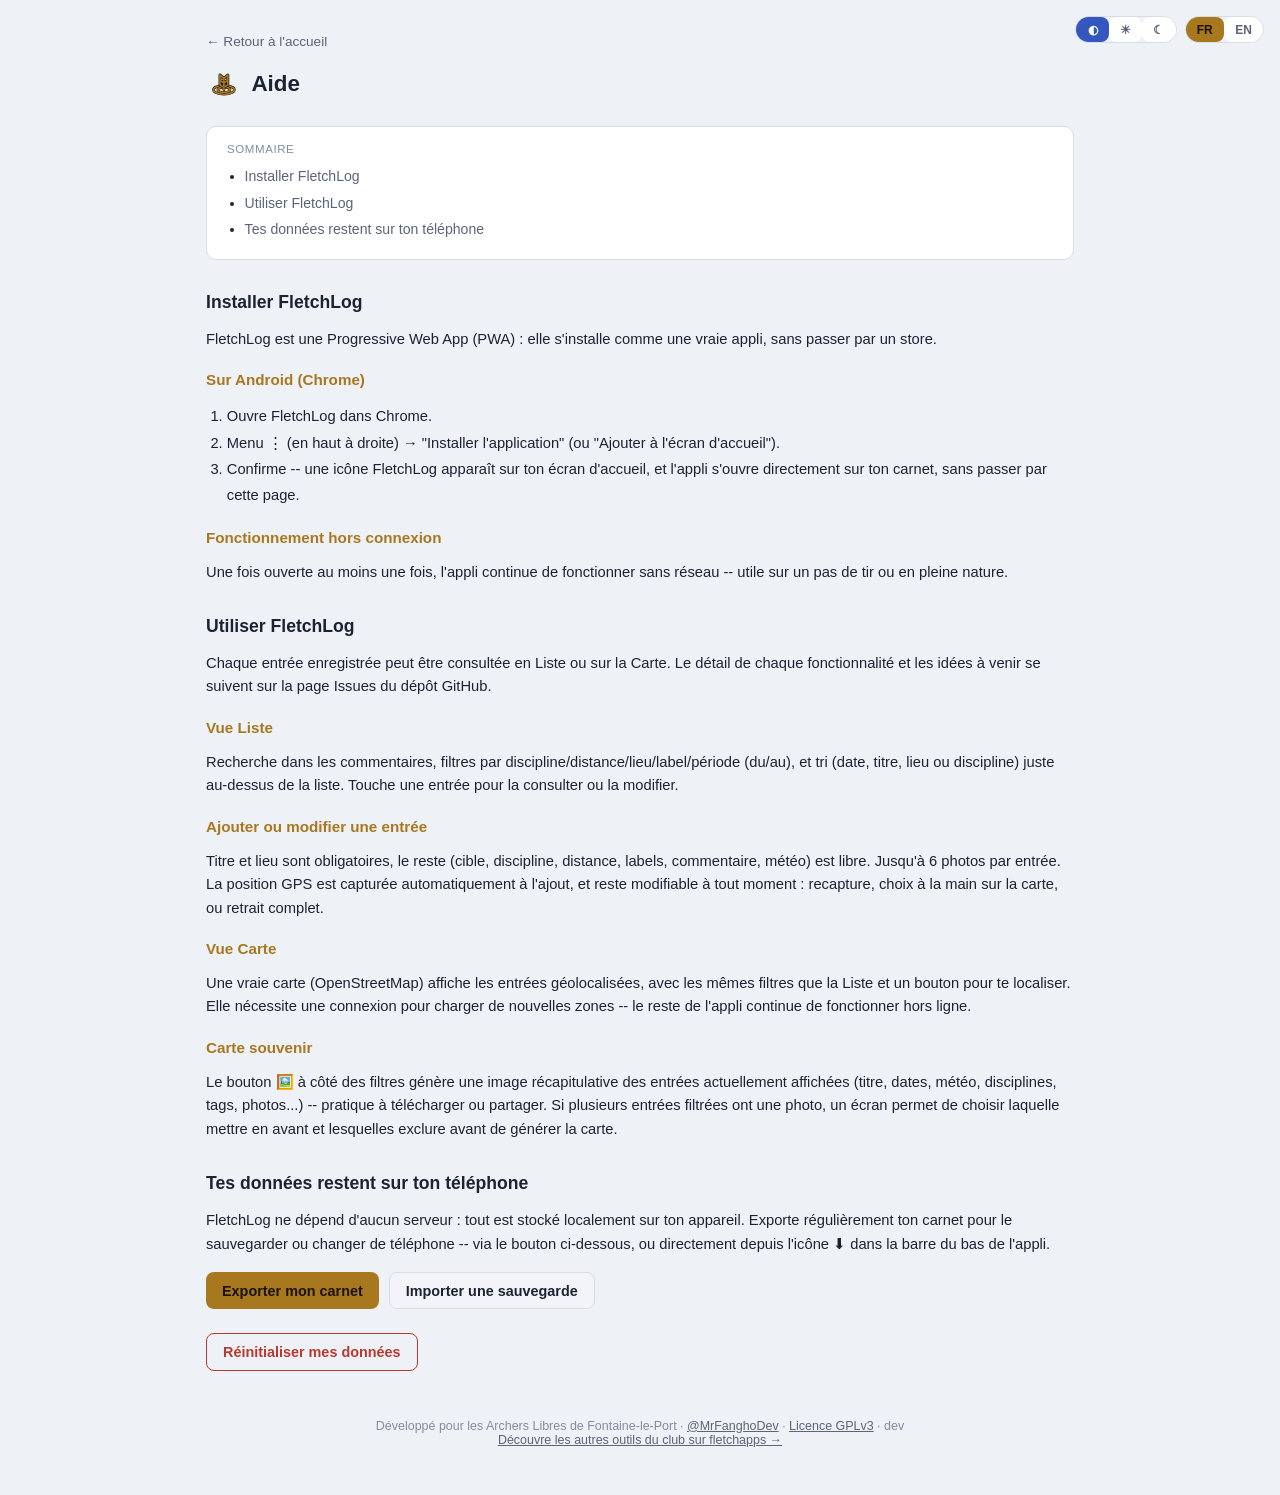
==== commit e264a752: "feat: lien vers fletchapps dans le footer Retour utilisateur -- ajoute un lien vers fletchapps (le p" ====
--- a/aide.html
+++ b/aide.html
@@ -151,6 +151,8 @@
       <a href="https://github.com/MrFanghoDev" target="_blank" rel="noopener">@MrFanghoDev</a>
       · <a href="https://github.com/MrFanghoDev/fletchlog/blob/master/LICENSE" data-i18n="siteFooterLicense" target="_blank" rel="noopener">Licence GPLv3</a>
       · <span id="footer-version"></span>
+      <br>
+      <a href="https://mrfanghodev.github.io/fletchapps/" target="_blank" rel="noopener" data-i18n="siteFooterFletchapps">Découvre les autres outils du club sur fletchapps →</a>
     </footer>
   </div>
 
